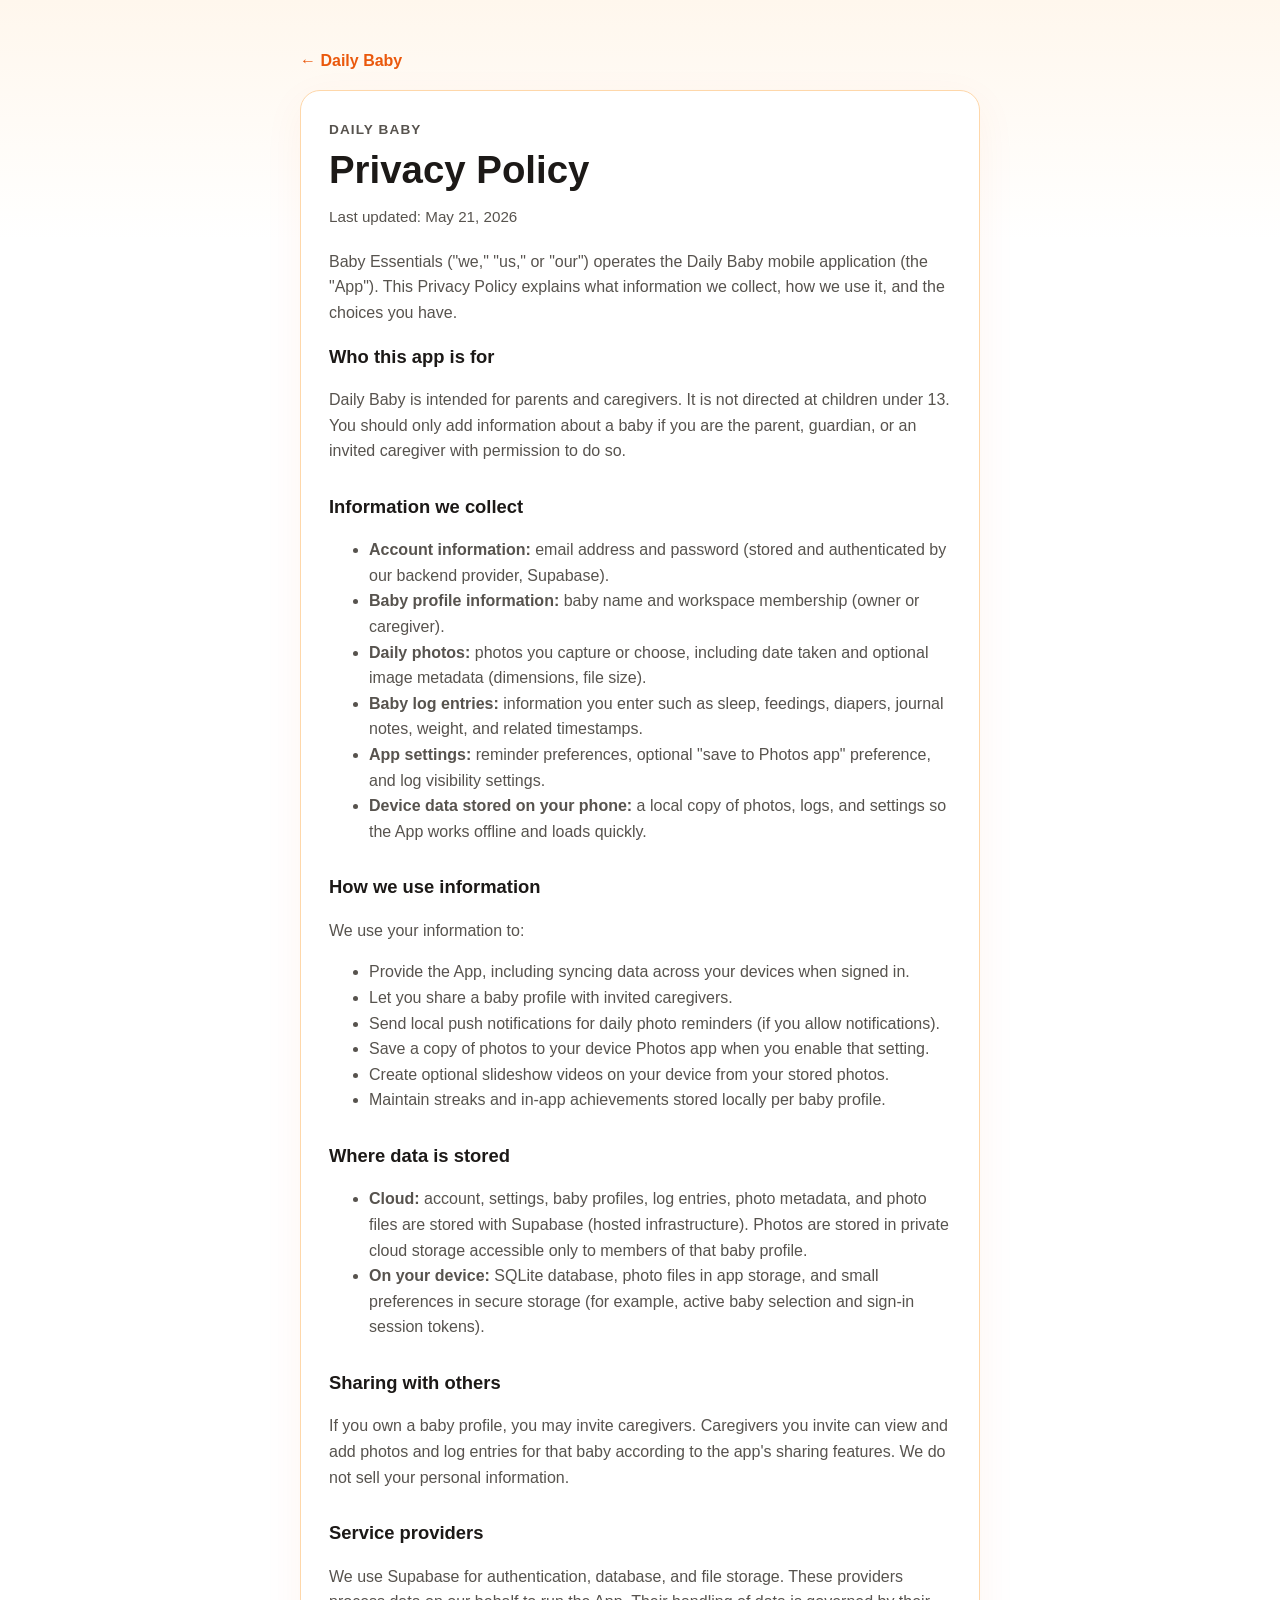
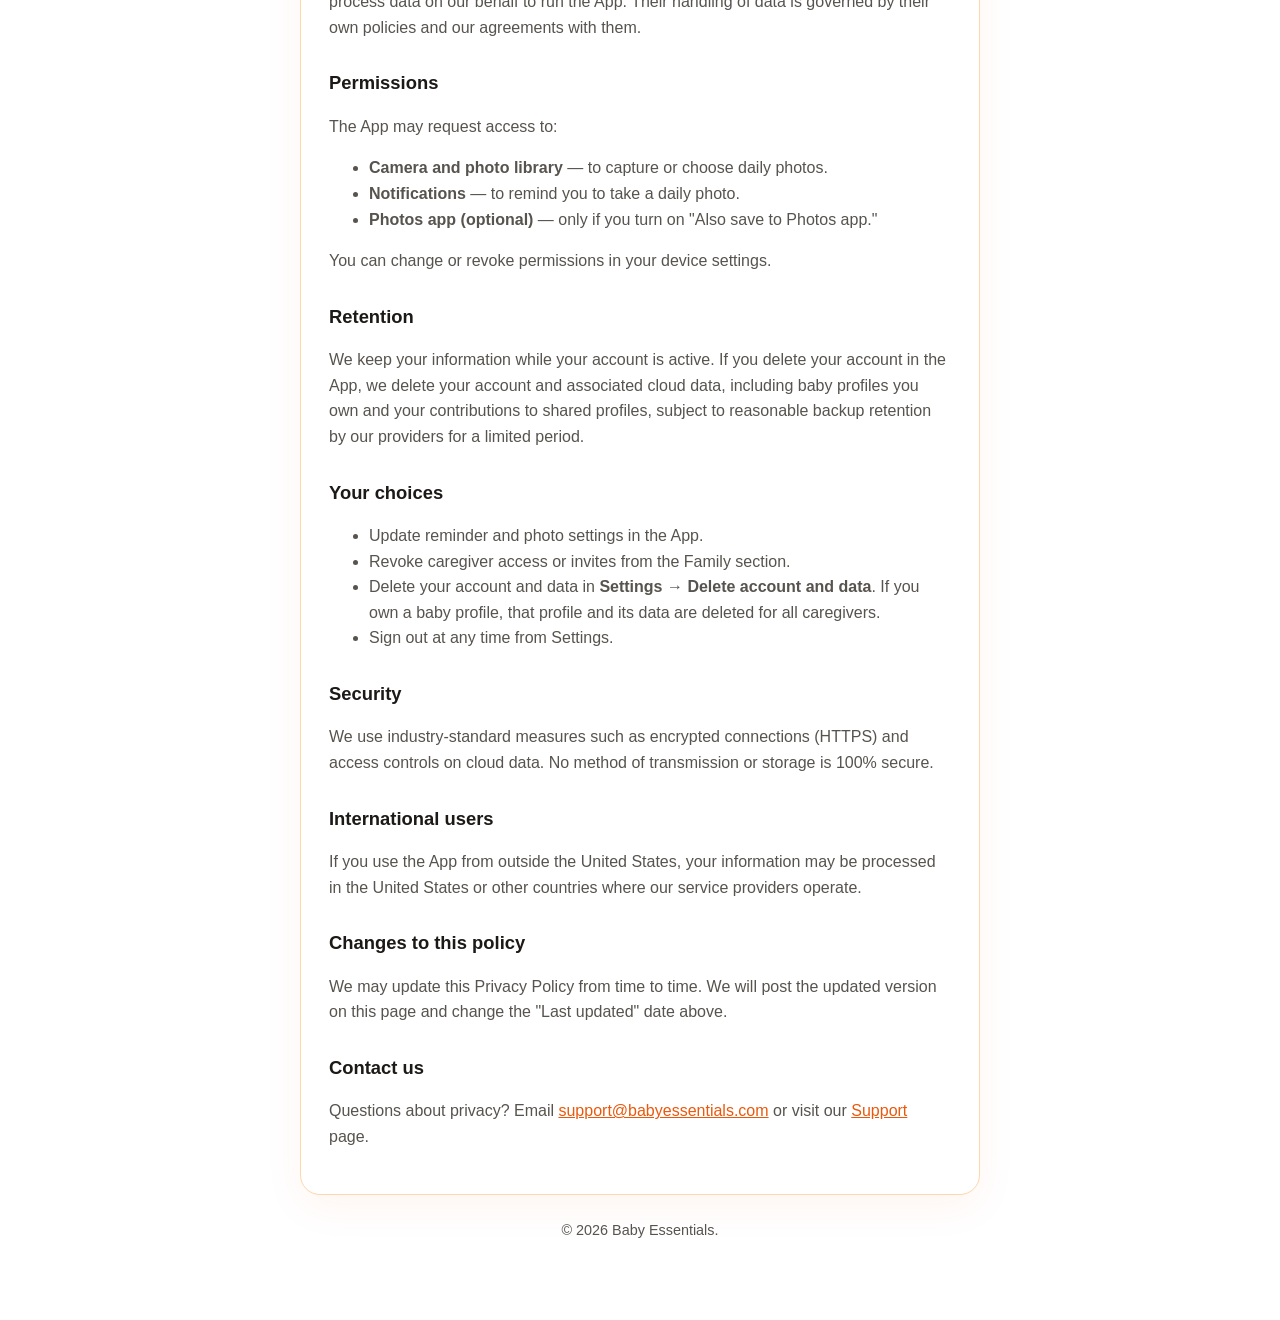
==== docs/privacy.html @ 3e7f8a3c "Add files via upload" ====
<!DOCTYPE html>
<html lang="en">
  <head>
    <meta charset="utf-8" />
    <meta name="viewport" content="width=device-width, initial-scale=1" />
    <title>Privacy Policy — Daily Baby</title>
    <link rel="stylesheet" href="styles.css" />
  </head>
  <body>
    <main class="page">
      <a class="back" href="index.html">&larr; Daily Baby</a>

      <article class="article">
        <p class="kicker">Daily Baby</p>
        <h1>Privacy Policy</h1>
        <p class="meta">Last updated: May 21, 2026</p>

        <p>
          Baby Essentials ("we," "us," or "our") operates the Daily Baby mobile application (the "App"). This
          Privacy Policy explains what information we collect, how we use it, and the choices you have.
        </p>

        <h2>Who this app is for</h2>
        <p>
          Daily Baby is intended for parents and caregivers. It is not directed at children under 13. You
          should only add information about a baby if you are the parent, guardian, or an invited caregiver
          with permission to do so.
        </p>

        <h2>Information we collect</h2>
        <ul>
          <li>
            <strong>Account information:</strong> email address and password (stored and authenticated by our
            backend provider, Supabase).
          </li>
          <li>
            <strong>Baby profile information:</strong> baby name and workspace membership (owner or caregiver).
          </li>
          <li>
            <strong>Daily photos:</strong> photos you capture or choose, including date taken and optional
            image metadata (dimensions, file size).
          </li>
          <li>
            <strong>Baby log entries:</strong> information you enter such as sleep, feedings, diapers,
            journal notes, weight, and related timestamps.
          </li>
          <li>
            <strong>App settings:</strong> reminder preferences, optional "save to Photos app" preference, and
            log visibility settings.
          </li>
          <li>
            <strong>Device data stored on your phone:</strong> a local copy of photos, logs, and settings so
            the App works offline and loads quickly.
          </li>
        </ul>

        <h2>How we use information</h2>
        <p>We use your information to:</p>
        <ul>
          <li>Provide the App, including syncing data across your devices when signed in.</li>
          <li>Let you share a baby profile with invited caregivers.</li>
          <li>Send local push notifications for daily photo reminders (if you allow notifications).</li>
          <li>Save a copy of photos to your device Photos app when you enable that setting.</li>
          <li>Create optional slideshow videos on your device from your stored photos.</li>
          <li>Maintain streaks and in-app achievements stored locally per baby profile.</li>
        </ul>

        <h2>Where data is stored</h2>
        <ul>
          <li>
            <strong>Cloud:</strong> account, settings, baby profiles, log entries, photo metadata, and photo
            files are stored with Supabase (hosted infrastructure). Photos are stored in private cloud storage
            accessible only to members of that baby profile.
          </li>
          <li>
            <strong>On your device:</strong> SQLite database, photo files in app storage, and small preferences
            in secure storage (for example, active baby selection and sign-in session tokens).
          </li>
        </ul>

        <h2>Sharing with others</h2>
        <p>
          If you own a baby profile, you may invite caregivers. Caregivers you invite can view and add photos
          and log entries for that baby according to the app's sharing features. We do not sell your personal
          information.
        </p>

        <h2>Service providers</h2>
        <p>
          We use Supabase for authentication, database, and file storage. These providers process data on our
          behalf to run the App. Their handling of data is governed by their own policies and our agreements
          with them.
        </p>

        <h2>Permissions</h2>
        <p>The App may request access to:</p>
        <ul>
          <li><strong>Camera and photo library</strong> — to capture or choose daily photos.</li>
          <li><strong>Notifications</strong> — to remind you to take a daily photo.</li>
          <li><strong>Photos app (optional)</strong> — only if you turn on "Also save to Photos app."</li>
        </ul>
        <p>You can change or revoke permissions in your device settings.</p>

        <h2>Retention</h2>
        <p>
          We keep your information while your account is active. If you delete your account in the App, we
          delete your account and associated cloud data, including baby profiles you own and your contributions
          to shared profiles, subject to reasonable backup retention by our providers for a limited period.
        </p>

        <h2>Your choices</h2>
        <ul>
          <li>Update reminder and photo settings in the App.</li>
          <li>Revoke caregiver access or invites from the Family section.</li>
          <li>
            Delete your account and data in <strong>Settings &rarr; Delete account and data</strong>. If you
            own a baby profile, that profile and its data are deleted for all caregivers.
          </li>
          <li>Sign out at any time from Settings.</li>
        </ul>

        <h2>Security</h2>
        <p>
          We use industry-standard measures such as encrypted connections (HTTPS) and access controls on cloud
          data. No method of transmission or storage is 100% secure.
        </p>

        <h2>International users</h2>
        <p>
          If you use the App from outside the United States, your information may be processed in the United
          States or other countries where our service providers operate.
        </p>

        <h2>Changes to this policy</h2>
        <p>
          We may update this Privacy Policy from time to time. We will post the updated version on this page
          and change the "Last updated" date above.
        </p>

        <h2>Contact us</h2>
        <p>
          Questions about privacy? Email
          <a href="mailto:support@babyessentials.com">support@babyessentials.com</a> or visit our
          <a href="support.html">Support</a> page.
        </p>
      </article>

      <footer class="footer">
        <p>&copy; <span id="year"></span> Baby Essentials.</p>
      </footer>
    </main>
    <script>
      document.getElementById('year').textContent = new Date().getFullYear();
    </script>
  </body>
</html>
---- docs/styles.css ----
:root {
  color-scheme: light;
  --bg: #fff7ed;
  --surface: #ffffff;
  --text: #1c1917;
  --muted: #57534e;
  --border: #fed7aa;
  --accent: #ea580c;
  --accent-soft: #ffedd5;
}

* {
  box-sizing: border-box;
}

body {
  margin: 0;
  font-family: -apple-system, BlinkMacSystemFont, 'Segoe UI', Roboto, Helvetica, Arial, sans-serif;
  background: linear-gradient(180deg, var(--bg) 0%, #ffffff 240px);
  color: var(--text);
  line-height: 1.6;
}

a {
  color: var(--accent);
}

.page {
  max-width: 720px;
  margin: 0 auto;
  padding: 48px 20px 64px;
}

.hero,
.article {
  background: var(--surface);
  border: 1px solid var(--border);
  border-radius: 20px;
  padding: 28px;
  box-shadow: 0 12px 40px rgba(234, 88, 12, 0.06);
}

.kicker {
  margin: 0 0 8px;
  color: var(--accent);
  font-size: 0.85rem;
  font-weight: 800;
  letter-spacing: 0.08em;
  text-transform: uppercase;
}

h1 {
  margin: 0 0 12px;
  font-size: clamp(1.8rem, 4vw, 2.4rem);
  line-height: 1.15;
}

h2 {
  margin: 28px 0 10px;
  font-size: 1.15rem;
}

h2:first-of-type {
  margin-top: 0;
}

.lede,
.article p,
.article li {
  color: var(--muted);
}

.links {
  display: grid;
  gap: 14px;
  margin-top: 20px;
}

.card {
  display: grid;
  gap: 4px;
  padding: 18px 20px;
  border-radius: 16px;
  border: 1px solid var(--border);
  background: var(--surface);
  text-decoration: none;
  color: inherit;
  transition: border-color 120ms ease, background 120ms ease;
}

.card:hover {
  border-color: var(--accent);
  background: var(--accent-soft);
}

.card strong {
  color: var(--text);
  font-size: 1.05rem;
}

.card span {
  color: var(--muted);
  font-size: 0.95rem;
}

.meta {
  margin: 0 0 20px;
  color: var(--muted);
  font-size: 0.95rem;
}

.back {
  display: inline-block;
  margin-bottom: 16px;
  font-weight: 700;
  text-decoration: none;
}

.footer {
  margin-top: 24px;
  text-align: center;
  color: var(--muted);
  font-size: 0.9rem;
}

@media (prefers-color-scheme: dark) {
  :root {
    color-scheme: dark;
    --bg: #1c1917;
    --surface: #292524;
    --text: #fafaf9;
    --muted: #d6d3d1;
    --border: #44403c;
    --accent: #fb923c;
    --accent-soft: #431407;
  }

  body {
    background: linear-gradient(180deg, var(--bg) 0%, #0c0a09 240px);
  }
}
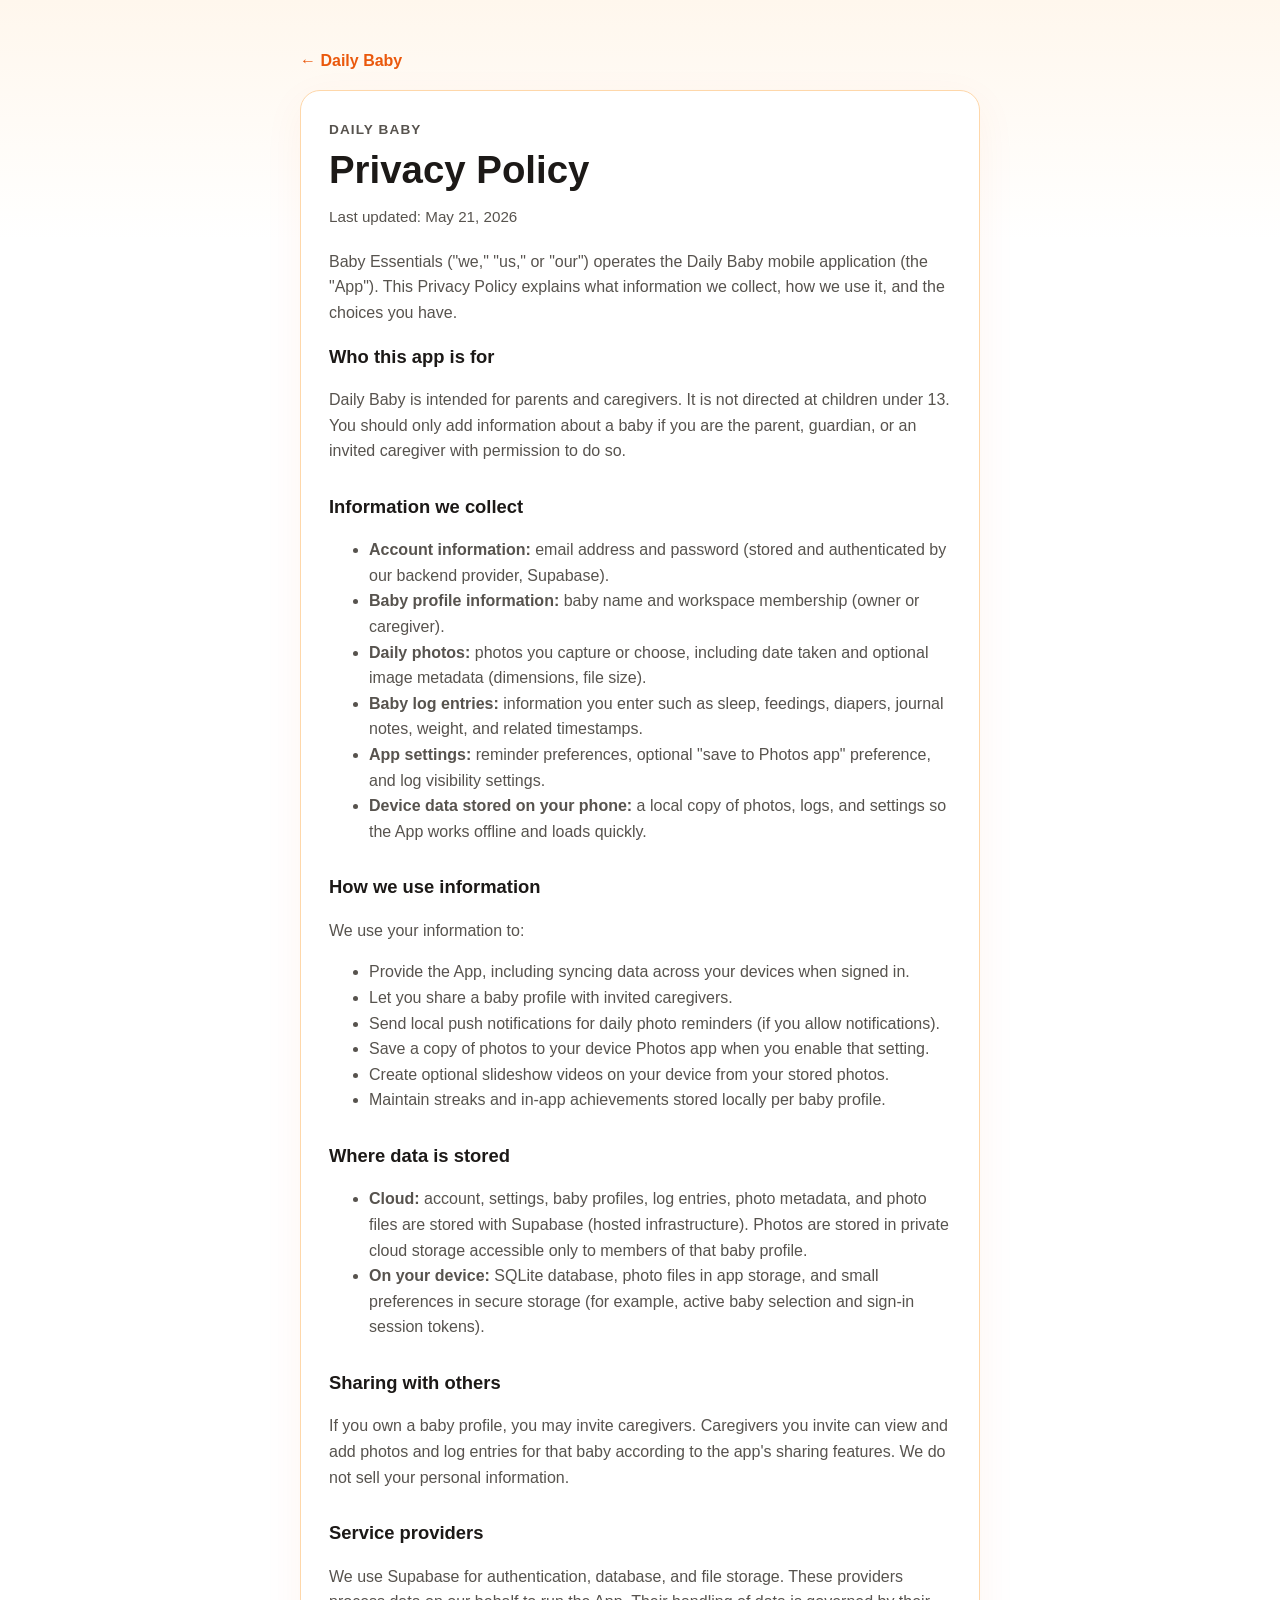
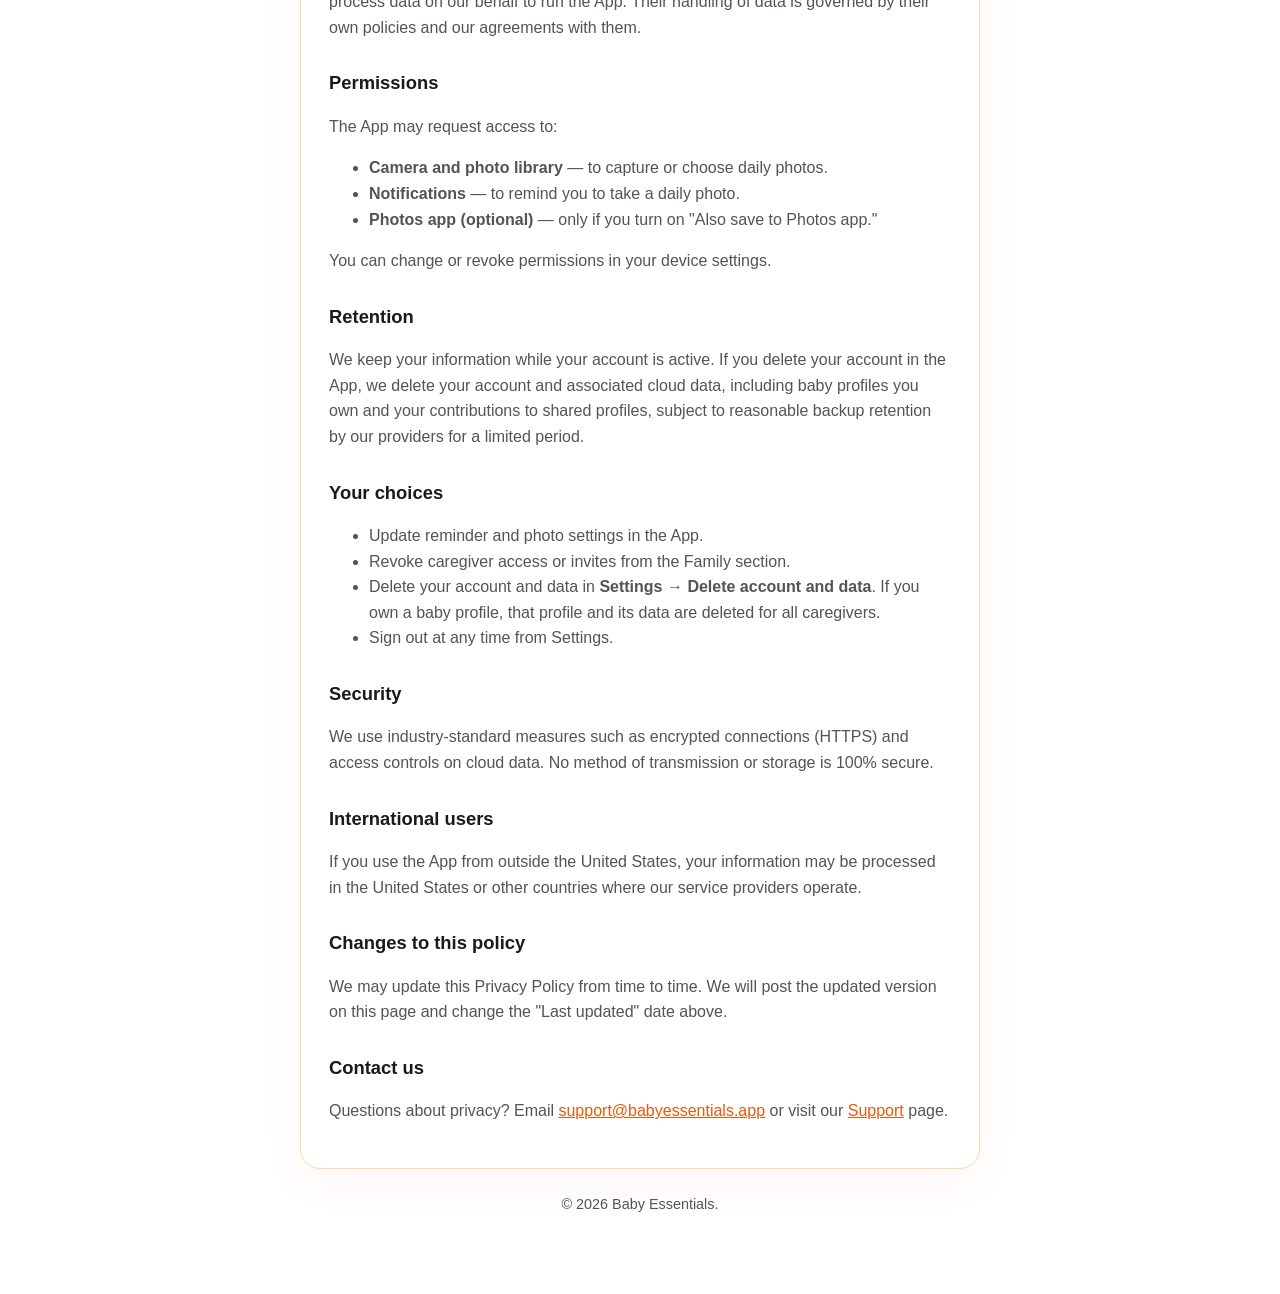
==== commit 5957a9b6: "Update privacy.html" ====
--- a/docs/privacy.html
+++ b/docs/privacy.html
@@ -140,7 +140,7 @@
         <h2>Contact us</h2>
         <p>
           Questions about privacy? Email
-          <a href="mailto:support@babyessentials.com">support@babyessentials.com</a> or visit our
+          <a href="mailto:support@babyessentials.app">support@babyessentials.app</a> or visit our
           <a href="support.html">Support</a> page.
         </p>
       </article>
